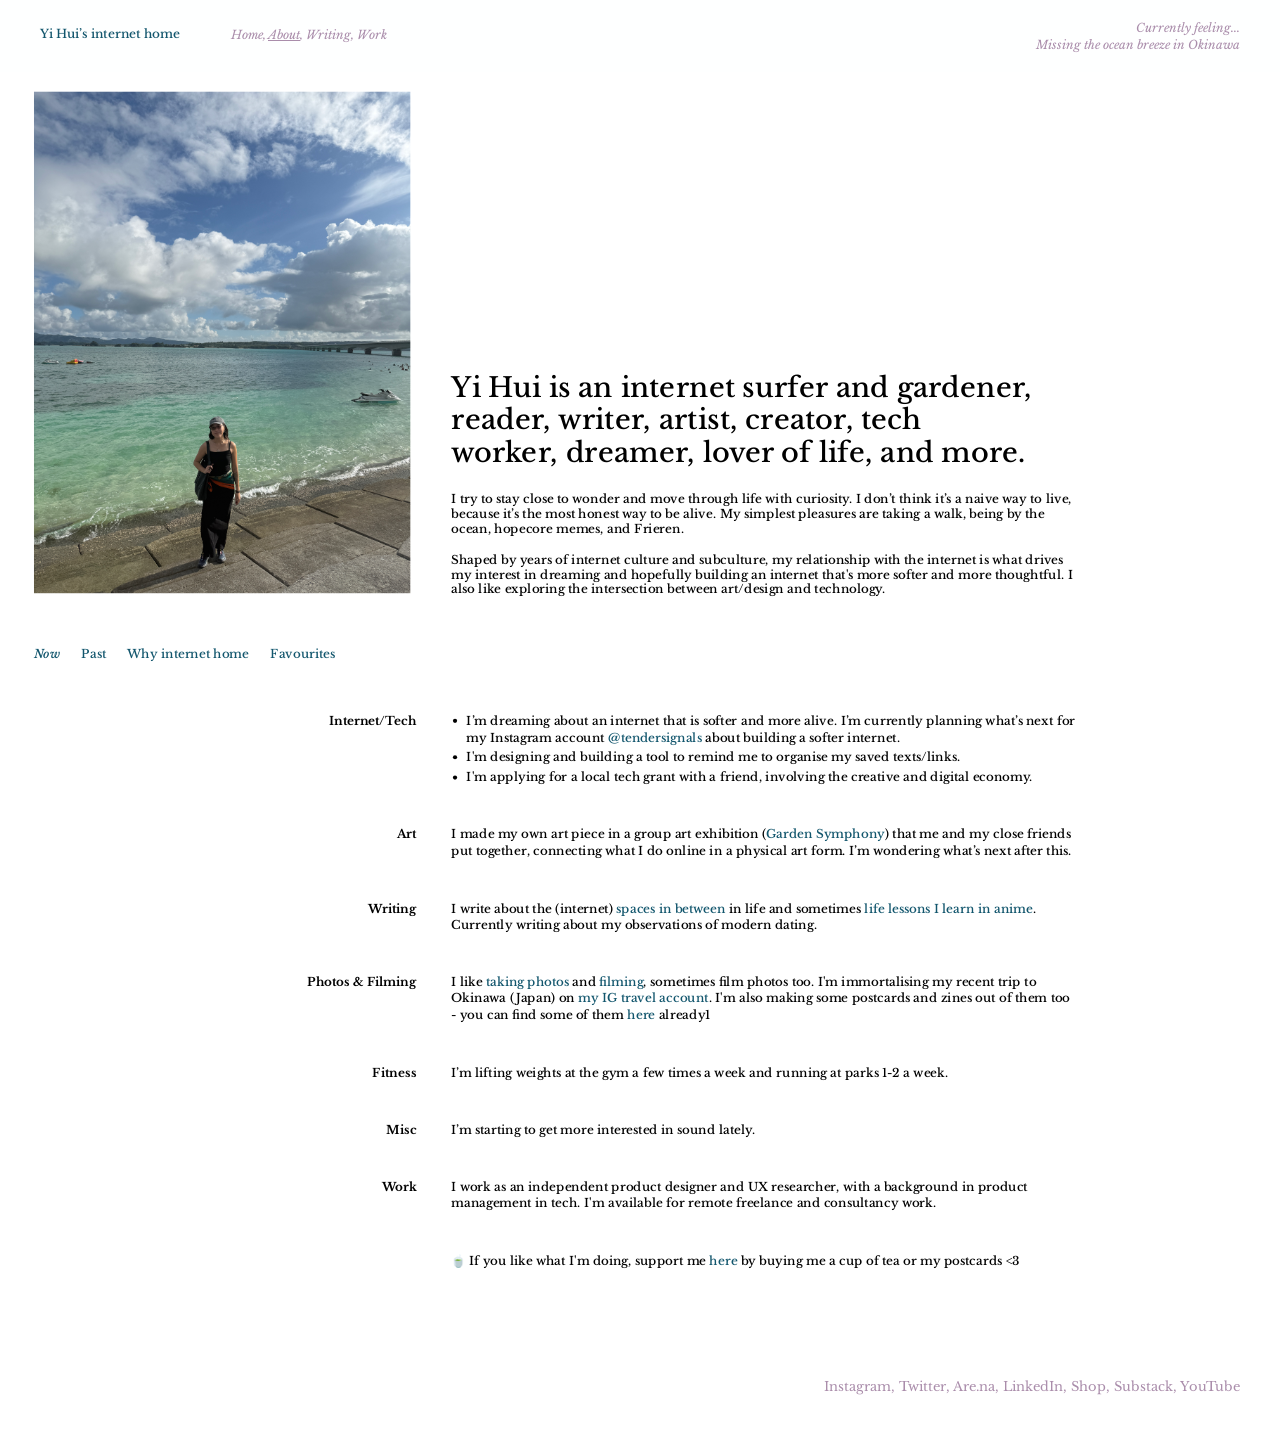
==== about.html @ ebcbbdf4 "Update about.html about" ====
<!DOCTYPE html>
<html lang="en">
<head>
<meta charset="UTF-8">
<meta name="viewport" content="width=device-width, initial-scale=1, viewport-fit=cover">
<title>About — Yi Hui's internet home</title>
<link rel="icon" href="data:,">
<link rel="preconnect" href="https://fonts.googleapis.com">
<link rel="preconnect" href="https://fonts.gstatic.com" crossorigin>
<link href="https://fonts.googleapis.com/css2?family=Libre+Baskerville:ital,wght@0,400;0,700;1,400;1,700&display=swap" rel="stylesheet">
<link rel="stylesheet" href="assets/css/site.css">
<style>
  :root {
    box-sizing: border-box;
    padding-top: env(safe-area-inset-top, 0px);
    padding-bottom: env(safe-area-inset-bottom, 0px);
    --ink: #12566d;
    --lav: #aa8dab;
    --lav-dim: rgba(170,141,171,0.6);
    --paper: #f4f7fa;
  }
  html { scroll-padding-top: env(safe-area-inset-top, 0px); }
  *, *::before, *::after { box-sizing: border-box; }

  body {
    margin: 0;
    background: #fff;
    color: #000;
    font-family: 'Libre Baskerville', Georgia, 'Times New Roman', serif;
    -webkit-font-smoothing: antialiased;
    overflow-x: hidden;
  }
  a { color: var(--ink); text-decoration: none; transition: color 0.3s ease; }
a:hover { color: var(--lav); }


  /* ---------- Scale stage: fixed 1512-wide design, scaled as one
       unit to fit the screen width (never past its true 1:1 size).
       Unlike the home page, this page's content is taller than one
       screen by design, so it scrolls naturally — height is NOT
       fit-capped here. ---------- */
  .stage-wrap {
    position: relative;
    z-index: 2;
    width: 100%;
    overflow: hidden;
  }
  .canvas {
    position: absolute;
    left: 50%;
    top: 0;
    margin-left: -756px; /* half of 1512px design width, for centering */
    width: 1512px;
    height: 1300px; /* fallback; JS sets the real height per active tab */
    transform-origin: top center;
  }



  /* ---------- Social row: sits as a footer at the true end of the
       page (About scrolls, unlike Home, so this stays in normal flow
       instead of floating fixed over content as you scroll). ---------- */
  .social-row {
    max-width: 1512px;
    margin: 0 auto;
    padding: 24px 40px 48px;
    text-align: right;
    font-size: 13px;
    color: var(--lav);
  }
  .social-row a { color: inherit; text-decoration: none; transition: color 0.35s ease; }
  .social-row a:hover { color: var(--lav-dim); }

  /* ---------- Header: portrait photo + intro text ---------- */
  .about-header {
    position: absolute;
    left: 40px; top: 108px;
    width: 1233px; height: 593px;
  }
  .about-photo {
    position: absolute;
    left: 0; top: 0;
    width: 445px; height: 593px;
    overflow: hidden;
  }
  .about-photo img { width: 100%; height: 100%; object-fit: cover; display: block; }
  .about-heading {
    position: absolute;
    left: 493px; top: 331px;
    width: 687px;
    height: 160px;
    overflow: visible;
    font-size: 32px;
    font-weight: 500;
    line-height: 1.2;
    color: #000;
  }
  .about-heading p { margin: 0; }
  .about-body {
    position: absolute;
    left: 493px; top: 473px;
    width: 740px;
    height: 160px;
    overflow: visible;
    font-size: 14px;
    font-weight: 500;
    line-height: 1.28;
    color: #000;
  }
  .about-body p { margin: 0; }

  /* ---------- Sub-nav (tabs) ---------- */
  .sub-nav {
    position: absolute;
    left: 40px; top: 763px;
    display: flex;
    gap: 25px;
    font-size: 14px;
    font-weight: 500;
    color: var(--ink);
  }
  .sub-nav button {
    font: inherit;
    color: inherit;
    background: none;
    border: none;
    padding: 0;
    cursor: pointer;
    font-family: 'Libre Baskerville', Georgia, serif;
  }
  .sub-nav button:hover { color: var(--lav); }
  .sub-nav button.active { font-style: italic; }

  /* ---------- Tab panels: each is a full-canvas-width absolute
       layer, so its children can use exact Figma coordinates
       directly (same system as the header above). ---------- */
  .tab-panel { position: absolute; left: 0; top: 0; width: 1512px; display: none; }
  .tab-panel.active { display: block; }

  /* "Now": category rows. cat-desc's left edge (533px) is the same
     x as the body paragraph in the header above, so they line up —
     that's the alignment your annotation pointed at. */
  .cat-row { position: absolute; left: 0; width: 1512px; }
  .cat-label {
    position: absolute;
    right: 1020px;
    top: 0;
    text-align: right;
    font-size: 14px;
    font-weight: 500;
    color: #000;
    white-space: nowrap;
  }
  .cat-desc {
    position: absolute;
    left: 533px;
    top: 0;
    width: 740px;
    font-size: 14px;
    font-weight: 500;
    line-height: 1.4;
    color: #000;
  }

/* "Past" and "Now": two-column rows in a grid, so the gap between rows
   stays the same no matter how long each description is. */
.past-list,
.now-list {
  position: absolute;
  left: 0; top: 842px;
  width: 1512px;
  display: grid;
  grid-template-columns: 492px 740px; /* label's right edge = 1512-1020 = 492 */
  column-gap: 41px;                   /* desc starts at 492 + 41 = 533 */
  row-gap: 48px;                      /* the consistent gap between categories */
}
.past-list .cat-label,
.past-list .cat-desc,
.now-list .cat-label,
.now-list .cat-desc {
  position: static;
  width: auto;
  line-height: 1.4; /* keeps label and desc baselines aligned */
}

/* Bullet lists inside a description */
.cat-desc ul {
  margin: 8px 0 0;
  padding-left: 18px;
}
.cat-desc ul:first-child { margin-top: 0; } /* bullets only, no description text */
.cat-desc li { margin: 0 0 4px; }
.cat-desc li:last-child { margin-bottom: 0; }


  
  /* "Why internet home" */
  .why-photo {
    position: absolute;
    left: 240px; top: 842px;
    width: 245px; height: 327px;
    overflow: hidden;
  }
  .why-photo img { width: 100%; height: 100%; object-fit: cover; display: block; }
  .why-text {
    position: absolute;
    left: 533px; top: 842px;
    width: 740px;
    font-size: 14px;
    font-weight: 500;
    line-height: 1.55;
    color: #000;
  }
  .why-text p { margin: 0 0 1em; }
  .why-text p:last-child { margin-bottom: 0; }
  .why-text a {
    color: var(--ink);
    text-decoration: none;
    transition: color 0.3s ease;
  }
  .why-text a:hover { color: var(--lav); }

  /* "Favourites": a 3-across grid of category cards. Hovering a card
     dims its image and reveals a list for that category — the
     mechanism your Figma "Anime" card showed. Only Anime has real
     content right now, so the rest stay as plain "coming soon"
     tiles rather than inventing categories that don't exist yet. */
  .fav-intro {
    position: absolute;
    left: 40px; top: 842px;
    width: 1432px;
    font-size: 14px;
    color: #000;
  }
  .fav-intro p { margin: 0 0 16px; }
  .fav-intro p:last-child { margin-bottom: 0; }
  .fav-intro .fav-quote { font-style: italic; }
  .fav-grid {
    position: absolute;
    left: 0; top: 962px;
    width: 1512px;
    display: grid;
    grid-template-columns: repeat(3, 504px);
  }
  .fav-card {
    position: relative;
    width: 504px; height: 447px;
    overflow: hidden;
    background: var(--paper);
    border-right: 1px solid var(--ink);
    border-bottom: 1px solid var(--ink);
    box-sizing: border-box;
  }
  .fav-grid > .fav-card:nth-child(3n+1) { border-left: 1px solid var(--ink); }
  .fav-grid > .fav-card:nth-child(-n+3) { border-top: 1px solid var(--ink); }
  .fav-card.has-content { cursor: pointer; }
  .fav-card-media {
    position: absolute;
    left: 24px; top: 24px; right: 24px; bottom: 64px;
    overflow: hidden;
  }
  .fav-card-media img {
    width: 100%; height: 100%;
    object-fit: contain;
    display: block;
    transition: opacity 0.4s ease;
  }
  .fav-card .fav-label {
    position: absolute;
    left: 0; right: 0; bottom: 24px;
    text-align: center;
    font-size: 14px;
    color: #000;
    pointer-events: none;
    z-index: 2;
  }
  .fav-card .fav-overlay {
    position: absolute;
    inset: 0;
    z-index: 1;
    background: #f5e8f5;
    display: flex;
    flex-direction: column;
    align-items: center;
    justify-content: center;
    padding: 40px 40px 56px;
    text-align: center;
    opacity: 0;
    transition: opacity 0.4s ease;
    pointer-events: none;
    box-sizing: border-box;
  }
  .fav-card.has-content:hover .fav-card-media img { opacity: 0.15; }
  .fav-card.has-content:hover .fav-overlay,
  .fav-card.placeholder.hoverable:hover .fav-overlay { opacity: 1; pointer-events: auto; }
  .fav-overlay h4 { margin: 0 0 14px; font-size: 14px; font-weight: 700; color: var(--ink); }
  .fav-overlay ul { list-style: disc; margin: 0; padding-left: 20px; text-align: left; font-size: 13px; line-height: 1.7; color: #000; max-width: 320px; }
  .fav-overlay .fav-more { margin-top: 14px; font-size: 13px; }
  .fav-overlay .fav-more a { color: var(--ink); text-decoration: none; transition: color 0.3s ease; }
  .fav-overlay .fav-more a:hover { color: var(--lav); }

  .fav-card.placeholder {
    display: flex;
    align-items: center;
    justify-content: center;
    background: var(--paper);
    box-sizing: border-box;
  }
  .fav-card.placeholder span {
    font-size: 13px;
    font-style: italic;
    color: var(--lav);
  }
  .fav-card.placeholder.hoverable {
    cursor: pointer;
    transition: background 0.4s ease;
  }
  .fav-card.placeholder.hoverable:hover {
    background: #f5e8f5;
  }
  .fav-card.placeholder.hoverable:hover > span { opacity: 0; }
  .fav-card.placeholder.hoverable .fav-overlay { background: transparent; }

  .tab-placeholder {
    font-size: 14px;
    font-style: italic;
    color: var(--lav);
  }

  /* ---------- Mobile ---------- */
  body.is-mobile .stage-wrap { overflow: visible; }
  body.is-mobile .canvas {
    position: static !important;
    left: auto !important;
    margin-left: 0 !important;
    width: 100% !important;
    height: auto !important;
    transform: none !important;
    padding: 88px 6% 64px;
  }
  
  body.is-mobile .social-row {
    max-width: none;
    width: 100%;
    text-align: left;
    padding: 0 6%;
    margin-top: 40px;
  }

  body.is-mobile .about-header { position: static; width: 100%; height: auto; }
  body.is-mobile .about-photo { position: static; width: 100%; height: 70vw; max-height: 600px; margin-bottom: 24px; }
  body.is-mobile .about-heading,
  body.is-mobile .about-body {
    position: static;
    width: 100%;
    height: auto; 
    margin-bottom: 20px;
  }
  body.is-mobile .about-heading { font-size: 24px; }

  body.is-mobile .sub-nav { position: static; margin: 32px 0 24px; flex-wrap: wrap; row-gap: 8px; }
  body.is-mobile .tab-panel { position: static; width: 100%; }

  body.is-mobile .cat-row { position: static; width: 100%; margin-bottom: 24px; display: block; }
  body.is-mobile .cat-label { position: static; text-align: left; margin-bottom: 4px; display: block; }
  body.is-mobile .cat-desc { position: static; width: 100%; display: block; }

body.is-mobile .past-list,
body.is-mobile .now-list { position: static; width: 100%; display: block; }
body.is-mobile .past-list .cat-label,
body.is-mobile .now-list .cat-label { display: block; text-align: left; margin-bottom: 4px; }
body.is-mobile .past-list .cat-desc,
body.is-mobile .now-list .cat-desc { display: block; margin-bottom: 24px; }
  
  body.is-mobile .why-photo { position: static; width: 100%; height: 60vw; max-height: 360px; margin-bottom: 20px; }
  body.is-mobile .why-text { position: static; width: 100%; }

  body.is-mobile .fav-intro { position: static; width: 100%; margin-bottom: 24px; }
  body.is-mobile .fav-grid { position: static; width: 100%; display: block; }
  body.is-mobile .fav-card { width: 100%; height: 68vw; max-height: 420px; margin-bottom: 12px; border: 1px solid var(--ink); }
  body.is-mobile .fav-card .fav-overlay {
  padding: 20px;
  overflow-y: auto;
  -webkit-overflow-scrolling: touch;
  justify-content: flex-start;
}
body.is-mobile .fav-card.has-content:hover .fav-label,
body.is-mobile .fav-card.placeholder.hoverable:hover .fav-label {
  opacity: 0;
}

  @media (prefers-reduced-motion: reduce) {
    * { transition-duration: 0.01ms !important; }
  }
</style>
</head>
<body>

  <script src="assets/js/nav.js"></script>

  <div class="stage-wrap" id="stageWrap">
    <div class="canvas" id="canvas">
      

      <div class="about-header">
        <div class="about-photo">
          <!-- PLACEHOLDER: swap in your actual portrait photo (Figma "image 19") -->
          <img src="assets/images/IMG_1587.JPG" alt="Yi Hui, portrait photo">
        </div>
        <div class="about-heading">
          <p>Yi Hui is an internet surfer and gardener, reader, writer, artist, creator, tech worker, dreamer, lover of life, and more.</p>
        </div>
        <div class="about-body">
          <p>I try to stay close to wonder and move through life with curiosity. I don&rsquo;t think it&rsquo;s a naive way to live, because it&rsquo;s the most honest way to be alive. My simplest pleasures are taking a walk, being by the ocean, hopecore memes, and Frieren.</p>
          <p>&nbsp;</p>
          <p>Shaped by years of internet culture and subculture, my relationship with the internet is what drives my interest in dreaming and hopefully building an internet that's more softer and more thoughtful. I also like exploring the intersection between art/design and technology. </p>
        </div>
      </div>

<div class="sub-nav" id="subNav">
  <button type="button" class="active" data-tab="now" data-auto-height>Now</button>
  <button type="button" data-tab="past" data-auto-height>Past</button>
  <button type="button" data-tab="why" data-auto-height>Why internet home</button>
  <button type="button" data-tab="favourites" data-auto-height>Favourites</button>
</div>

      <div class="tab-panel active" id="tab-now">
  <div class="now-list">

    <div class="cat-label"><b>Internet/Tech</b></div>
       <div class="cat-desc">
        <ul>
    <li>I&rsquo;m dreaming about an internet that is softer and more alive. I&rsquo;m currently planning what&rsquo;s next for my Instagram account <a href="https://www.instagram.com/tendersignals">@tendersignals</a> about building a softer internet. </li>
    <li>I'm designing and building a tool to remind me to organise my saved texts/links.</a></li>
    <li>I'm applying for a local tech grant with a friend, involving the creative and digital economy.</li> 
  </ul>
    </div>

    <div class="cat-label"><b>Art</b></div>
    <div class="cat-desc">I made my own art piece in a group art exhibition (<a href="https://www.instagram.com/gentle.cosmos/">Garden Symphony</a>) that me and my close friends put together, connecting what I do online in a physical art form. I&rsquo;m wondering what&rsquo;s next after this.</div>

    <div class="cat-label"><b>Writing</b></div>
    <div class="cat-desc">I write about the (internet) <a href="https://yihuiwrites.substack.com/">spaces in between</a> in life and sometimes <a href="https://yihui.substack.com/">life lessons I learn in anime</a>. Currently writing about my observations of modern dating.</div>

    <div class="cat-label"><b>Photos &amp; Filming</b></div>
    <div class="cat-desc">I like <a href="https://unsplash.com/@yihuichan">taking photos</a> and <a href="https://www.youtube.com/@yihuic">filming</a>, sometimes film photos too. I'm immortalising my recent trip to Okinawa (Japan) on <a href="https://www.instagram.com/burntmustard/">my IG travel account</a>. I'm also making some postcards and zines out of them too - you can find some of them <a href="https://buymeacoffee.com/chanyihui/extras">here</a> already1</div>

    <div class="cat-label"><b>Fitness</b></div>
    <div class="cat-desc">I&rsquo;m lifting weights at the gym a few times a week and running at parks 1-2 a week.</div>

    <div class="cat-label"><b>Misc</b></div>
    <div class="cat-desc">I&rsquo;m starting to get more interested in sound lately.</div>

    <div class="cat-label"><b>Work</b></div>
    <div class="cat-desc">I work as an independent product designer and UX researcher, with a background in product management in tech. I'm available for remote freelance and consultancy work.</div>

    <div class="cat-label"></div> <!-- empty label for the tea line -->
    <div class="cat-desc">🍵 If you like what I'm doing, support me <a href="https://buymeacoffee.com/chanyihui">here</a> by buying me a cup of tea or my postcards <3</div>

  </div>
</div>

<div class="tab-panel" id="tab-past">
  <div class="past-list" id="past-list">
    <div class="cat-label">Oct 2026</div>
    <div class="cat-desc">
       <ul>
    <li>New personal website - you're here now!</li>
    <li>Talk: Spoke about how to surf the internet again at <a href="https://www.instagram.com/p/Dea5qcwD-kk">Sunward Club</a></li>
  </ul>
    </div>

    <div class="cat-label">Aug 2026</div>
    <div class="cat-desc">
        <ul>
    <li>Co-organised <a href="https://www.instagram.com/gentle.cosmos/">Garden Symphony</a> group art exhibition</li>
    <li>Exhibited <a href="https://www.instagram.com/p/DcBNewokYIO">my art piece at Garden Symphony.</a></li>
    <li>Co-hosted <a href="https://htmlday-kl.neocities.org/">HTML energy</a> at a park in Kuala Lumpur.</li> 
  </ul>
    </div>

    <div class="cat-label">2025</div>
    <div class="cat-desc">
        <ul>
    <li>Co-hosted three workshops: With IKAN Glampsite and Mossery.</li>
    <li>Started an Instagram account to talk about the internet <a href="https://www.instagram.com/tendersignals">@tendersignals</a></li>
  </ul>
    </div>

        <div class="cat-label">2022</div>
    <div class="cat-desc">
        <ul>
    <li>Volunteered at Kuala Lumpur Art Book Fair and met lifelong friends.</li>
    <li>Completed my 50 hour Yin Yoga training with Yoga Alliance, technically certified now.</a></li>
  </ul>
    </div>

            <div class="cat-label">2021</div>
    <div class="cat-desc">Drew and participated in Inktober: Ghibli theme. (See <a href="https://x.com/empirepowder/status/1443848188847292423">here</a>)</div>

    <div class="cat-label">2020</div>
    <div class="cat-desc">(Ongoing) Built and launched <a href="https://buttermilkart.netlify.app/">Buttermilk</a>: A directory to discover Malaysian artists. Featured on The Star & Vulcan Post.</div>
    </div>
    
</div>
      
      <div class="tab-panel" id="tab-why">
        <div class="why-photo">
          <img src="assets/images/why-internet.png" alt="Ocean">
        </div>
        <div class="why-text">
          <p>I was never a quiet and reserved child, but school happened. I didn&rsquo;t have a place that I feel like I belonged, so I made the internet my home. I became an <a href="https://yihuichan.com/why-being-an-internet-native-means-a-lot-to-me" target="_blank" rel="noopener">internet native</a>. Some of my early internet rabbit holes were FanFiction, DeviantArt, Blogger, Tumblr, and even built my own fan website. It was my refuge at first, then it became a place to express myself more freely and as authentic as I can be in my adolescence.</p>
          <p>I want to continue the era of &ldquo;surfing the internet&rdquo; when we weren&rsquo;t absorbed with algorithms, metrics, and &ldquo;content&rdquo;.</p>
          <p>I&rsquo;m continuously growing this internet space into somewhere comfy that I can return to anytime, hopefully inspiring others to create their own. And to contribute in building <a href="https://twitter.com/empirepowder/status/1585919870524305408?ref=yihuichan.com" target="_blank" rel="noopener">an internet that I'd like to see more of</a>, like <a href="https://www.are.na/yihui-c/the-internet-i-want-to-see-more-of">this too</a>. Something cosier, softer, more thoughtful, more alive.</p>
        <p>~</p>
          <p>Inspirations: <a href="https://everythingi.love/">Chia Amisola</a>, <a href="https://connie.surf/">Connie</a>, <a href="https://spencer.place/">Spencer Chang</a>, <a href="https://cloudlord.management/">Kristoffer Tjalve</a>, <a href="https://laurelschwulst.com/">Laura Schwulst</a>, <a href="https://maggieappleton.com/">Maggie Appleton</a>.</p>
        </div>
      </div>

      <div class="tab-panel" id="tab-favourites">
        <div class="fav-intro">
          <p class="fav-quote">&ldquo;Do I contradict myself? Very well then I contradict myself. I am large, I contain multitudes.&rdquo; &ndash; Walt Whitman</p>
          <p>I like lists, so here are some lists of my favourites (in no order). Most of them are my influences too, shaping some of my thoughts and values and who I am today.</p>
        </div>
        <div class="fav-grid">
          <div class="fav-card has-content">
            <div class="fav-card-media"><img src="assets/images/heike.jpeg" alt="Anime list"></div>
            <div class="fav-label">Anime</div>
            <div class="fav-overlay">
              <ul>
                <li>Hunter x Hunter</li>
                <li>Heike Monogatari</li>
                <li>Frieren</li>
                <li>Dungeon Meshi</li>
                <li>Mob Psycho 100</li>
                <li>Made in Abyss</li>
                <li>Gurren Lagann</li>
                <li>A place further than the universe</li>
                <li>D.Gray-man</li>
                <li>Katanagatari</li>
              </ul>
              <p class="fav-more"><a href="https://myanimelist.net/animelist/Castaspell">View my full anime list here.</a></p>
              <p class="fav-more"><a href="https://metropolisjapan.com/the-heike-story/">(Photo credit here)</a></p>
            </div>
          </div>
          <div class="fav-card has-content">
            <div class="fav-card-media"><img src="assets/images/desscaras.png" alt="Manga list"></div>
            <div class="fav-label">Manga</div>
            <div class="fav-overlay">
              <ul>
                <li>Ichi the Witch</li>
                <li>Frieren</li>
                <li>Dungeon Meshi</li>
                <li>Skip to Loafer</li>
                <li>Dorohedoro</li>
                <li>Donten ni Warau</li>
                <li>Kingdom</li>
                <li>Vagabond</li>
                <li>Berserk</li>
              </ul>
             <p class="fav-more"><a href="https://myanimelist.net/mangalist/Castaspell">View my full manga list here.</a></p>
              <p class="fav-more">Photo credit: Ichi the Witch, chapter 73</p>
            </div>
          </div>
          <div class="fav-card has-content">
            <div class="fav-card-media"><img src="assets/images/PerfectDays.jpeg" alt="Film list"></div>
            <div class="fav-label">Films</div>
            <div class="fav-overlay">
              <ul>
                <li>Princess Mononoke</li>
                <li>Inception</li>
                <li>Arrival</li>
                <li>Perfect Days</li>
                <li>How to Train Your Dragon trilogy</li>
                <li>Pacific Rim</li>
                <li>Everything Everywhere All At Once</li>
                <li>Mad Max: Fury Road</li>
                <li>Any movie by Kon Satoshi</li>
              </ul>
              <p class="fav-more"><a href="https://letterboxd.com/espionage/">View my full list here.</a></p>
              <p class="fav-more">Photo credit: Perfect Days</p>
            </div>
          </div>
          <div class="fav-card has-content">
            <div class="fav-card-media"><img src="assets/images/Fred.png" alt="Live music"></div>
            <div class="fav-label">Bands/musicians I saw live</div>
            <div class="fav-overlay">
              <ul>
                <li>Fred again</li>
                <li>Sammy Virji</li>
                <li>The xx</li>
                <li>Muse x2</li>
                <li>Linkin Park</li>
                <li>Phoenix</li>
                <li>Crystal Castles</li>
                <li>Hitsujibungaku</li>
                <li>Vince Staples</li>
                <li>M83</li>
                <li>Hans Zimmer</li>
                <li>Panic! At the Disco</li>
              </ul>
              <p class="fav-more">Fred's my favourite dj/musician I've seen live. Would go again and again and again.</p>
            </div>
          </div>
          <div class="fav-card has-content">
            <div class="fav-card-media"><img src="assets/images/tardis.jpg" alt="TV series"></div>
            <div class="fav-label">TV series</div>
            <div class="fav-overlay">
              <ul>
                <li>Doctor Who (9-11)</li>
                <li>The Good Place</li>
                <li>Good Omens</li>
                <li>Parks and Recreation</li>
                <li>Avatar: The Last Airbender</li>
                <li>Blossoms of Power</li>
                <li>Pursuit of Jade</li>
              </ul>
              <p class="fav-more"><a href="https://www.doctorwho.tv/news-and-features/what-is-the-tardis">(Photo credit here)</a></p>
            </div>
          </div>
          <div class="fav-card has-content">
            <div class="fav-card-media"><img src="assets/images/Kissa.jpg" alt="Things I own"></div>
            <div class="fav-label">Things I own</div>
            <div class="fav-overlay">
              <ul>
                <li>Art books</li>
                <li>Cameras</li>
                <li>And more...</li>
              </ul>
              <p class="fav-more"><a href="https://yihuiyihui.github.io/favourite-things/">View here</a></p>
            </div>
          </div>
          <div class="fav-card has-content">
            <div class="fav-card-media"><img src="assets/images/Bookbear.jpg" alt="Bookbear "></div>
            <div class="fav-label">Writers (Online)</div>
            <div class="fav-overlay">
              <ul>
                <li>Craig Mod</li>
                <li>Ava - Bookbear Express</li>
                <li>Henrik Karlsson</li>
                <li>Maja - Velvet Noise</li>
                <li>Visakan Veerasamy</li>
              </ul>
              <p class="fav-more"><a href="https://www.avabear.xyz/about">(Photo credit here)</a></p>
            </div>
          </div>
          <div class="fav-card has-content">
            <div class="fav-card-media"><img src="assets/images/sidedoors.png" alt="Bookbear "></div>
            <div class="fav-label">Essays</div>
            <div class="fav-overlay">
              <ul>
                <li>alive internet theory - Spencer Chang</li>
                <li>Radical fun - Ava</li>
                <li>how to enter side doors - maja</li>
                <li>Flounder Mode - Brie Wolfson</li>
                <li>Face it: you're a crazy person - Adam Mastroianni</li>
                <li>Awareness is a User Interface - Michael Ashcroft</li>
                <li>A rationalist’s guide to manifestation. - Isabel</li>
                <li>Looking Closely is Everything - Craig Mod</li>
                <li>the right thing for you will not feel wrong all the time - Ava</li>
              </ul>
              <p class="fav-more">I HAVE SO MANY. These are a few.</p>
              <p class="fav-more"><a href="https://velvetnoise.substack.com/p/how-to-enter-side-doors">(Photo credit here)</a></p>
            </div>
          </div>
          <div class="fav-card placeholder hoverable">
            <span>More favourites coming soon</span>
            <div class="fav-label">Places</div>
            <div class="fav-overlay">
              <ul>
                <li>Placeholder spot 1</li>
                <li>Placeholder spot 2</li>
                <li>Placeholder spot 3</li>
              </ul>
              <p class="fav-more">Placeholder category &ndash; content coming soon.</p>
            </div>
          </div>

        </div>
      </div>
    </div>
  </div>

    <script src="assets/js/footer.js"></script>

<script>
(function () {
  var stageWrap = document.getElementById('stageWrap');
  var canvas = document.getElementById('canvas');
  var navBgFill = document.getElementById('navBgFill');
  var body = document.body;
  var DESIGN_W = 1512;
  var NAV_H = 72;
  var MOBILE_BREAKPOINT = 720;

  function applyScale() {
    var vw = window.innerWidth;
    if (vw <= MOBILE_BREAKPOINT) {
      body.classList.add('is-mobile');
      stageWrap.style.height = 'auto';
      return;
    }
    body.classList.remove('is-mobile');
    var scale = Math.min(vw / DESIGN_W, 1);
    var h = canvas.offsetHeight;
    canvas.style.transform = 'scale(' + scale + ')';
    stageWrap.style.height = (h * scale) + 'px';
  }

  window.applyScale = applyScale;
  window.addEventListener('resize', applyScale);
  applyScale();
})();

(function () {
  var feelingTrigger = document.getElementById('feelingTrigger');
  var feelingPhoto = document.getElementById('feelingPhoto');
  if (!feelingTrigger || !feelingPhoto) { return; }

  feelingTrigger.addEventListener('mouseenter', function () {
    feelingPhoto.classList.add('is-visible');
  });
  feelingTrigger.addEventListener('mouseleave', function () {
    feelingPhoto.classList.remove('is-visible');
  });
  feelingTrigger.addEventListener('touchstart', function (e) {
    e.preventDefault();
    feelingPhoto.classList.toggle('is-visible');
  }, { passive: false });
})();

(function () {
  var canvas = document.getElementById('canvas');
  var buttons = document.querySelectorAll('.sub-nav button');
  var panels = document.querySelectorAll('.tab-panel');

var PAGE_BOTTOM_PADDING = 100; // space under the lowest content
var DESIGN_W = 1512;

// Finds the lowest edge of the active tab's content (in design pixels)
// and sizes the canvas to fit it, so every tab grows with its content.
function measureActivePanel(panel) {
  var scale = canvas.getBoundingClientRect().width / DESIGN_W || 1;
  var canvasTop = canvas.getBoundingClientRect().top;
  var bottom = 0;
  panel.querySelectorAll('.cat-label, .cat-desc, .why-photo, .why-text, .fav-intro, .fav-grid').forEach(function (el) {
    var b = (el.getBoundingClientRect().bottom - canvasTop) / scale;
    if (b > bottom) { bottom = b; }
  });
  return Math.ceil(bottom);
}

function setCanvasHeightForTab(btn) {
  var panel = document.getElementById('tab-' + btn.dataset.tab);
  var h = measureActivePanel(panel) + PAGE_BOTTOM_PADDING;
  canvas.style.height = h + 'px';
  if (window.applyScale) { window.applyScale(); }
}

// Re-measure once web fonts load, since text wrapping can change the height
function refreshActiveTab() {
  var active = document.querySelector('.sub-nav button.active');
  if (active) { setCanvasHeightForTab(active); }
}
window.addEventListener('load', refreshActiveTab);
if (document.fonts && document.fonts.ready) { document.fonts.ready.then(refreshActiveTab); }

  buttons.forEach(function (btn) {
    btn.addEventListener('click', function () {
      buttons.forEach(function (b) { b.classList.remove('active'); });
      panels.forEach(function (p) { p.classList.remove('active'); });
      btn.classList.add('active');
      document.getElementById('tab-' + btn.dataset.tab).classList.add('active');
      setCanvasHeightForTab(btn);
    });
  });

  // Set the correct height for whichever tab starts active (Now).
  var initialBtn = document.querySelector('.sub-nav button.active');
  if (initialBtn) { setCanvasHeightForTab(initialBtn); }
})();
</script>
</body>
</html>
---- assets/css/site.css ----
:root {
  --ink: #12566d;
  --lav: #aa8dab;
  --lav-dim: rgba(170,141,171,0.6);
  --nav-bg: rgba(242,249,255,0.1);
  --feeling-right: 40px;
}

.nav-bg-fill {
  position: fixed;
  top: 0; left: 0;
  width: 100%;
  height: 72px;
  z-index: 3;
  background: var(--nav-bg);
  -webkit-backdrop-filter: blur(2px);
  backdrop-filter: blur(2px);
}
body.is-mobile .nav-bg-fill { display: none; }

body.is-mobile .nav {
  position: relative;
  z-index: 3;
  width: auto;
  height: auto;
  padding: 24px 6% 10px;
}

body.is-mobile .nav-title {
  position: static;
  font-size: 12px;
  display: block;
  margin-bottom: 6px;
}
body.is-mobile .nav-links {
  position: static;
  font-size: 12px;
  white-space: normal;
  display: block;
}
body.is-mobile .nav-feeling { display: none; }
body.is-mobile .feeling-photo { display: none; }

.nav {
  position: fixed;
  top: 0; left: 0;
  width: 100%;
  height: 72px;
  z-index: 4;
  transition: opacity 0.4s ease;
}
.nav-title {
  position: absolute;
  left: 40px; top: 25px;
  font-weight: 500;
  font-size: 12px;
  line-height: 17px;
  color: var(--ink);
  white-space: nowrap;
}
.nav-links {
  position: absolute;
  left: 231px; top: 27px;
  font-style: italic;
  font-size: 12px;
  line-height: 15px;
  color: var(--lav);
  white-space: nowrap;
}
.nav-links a { color: inherit; text-decoration: none; }
.nav-links a:hover { color: var(--ink); }
.nav-links a.current { text-decoration: underline; text-decoration-skip-ink: none; }
.nav-feeling {
  position: absolute;
  right: var(--feeling-right); top: 19px;
  width: 230px;
  text-align: right;
  font-style: italic;
  font-size: 12px;
  line-height: 17px;
  color: var(--lav);
  cursor: default;
  transition: color .35s ease;
}
.nav-feeling:hover { color: var(--lav-dim); }
.nav-feeling p { margin: 0; }

.feeling-photo {
  position: fixed;
  right: var(--feeling-right); top: 60px;
  width: 322px; height: 429px;
  opacity: 0;
  transform: translateY(6px);
  transition: opacity .5s ease, transform .5s ease;
  pointer-events: none;
  overflow: hidden;
  z-index: 5;
}
.feeling-photo img { width: 100%; height: 100%; object-fit: cover; display: block; }
.feeling-photo.is-visible { opacity: 1; transform: translateY(0); pointer-events: auto; }

.social-row {
  font-size: 12px;
  color: var(--lav);
}
.social-row a { color: inherit; text-decoration: none; transition: color 0.35s ease; }
.social-row a:hover { color: var(--lav-dim); }

body.is-mobile .nav-title { position: static; font-size: 12px; }
body.is-mobile .nav-links { position: static; font-size: 12px; white-space: normal; }
body.is-mobile .nav-feeling { display: none; }
body.is-mobile .feeling-photo { display: none; }

a { color: var(--ink); text-decoration: none; transition: color 0.3s ease; }
a:hover { color: var(--lav); }
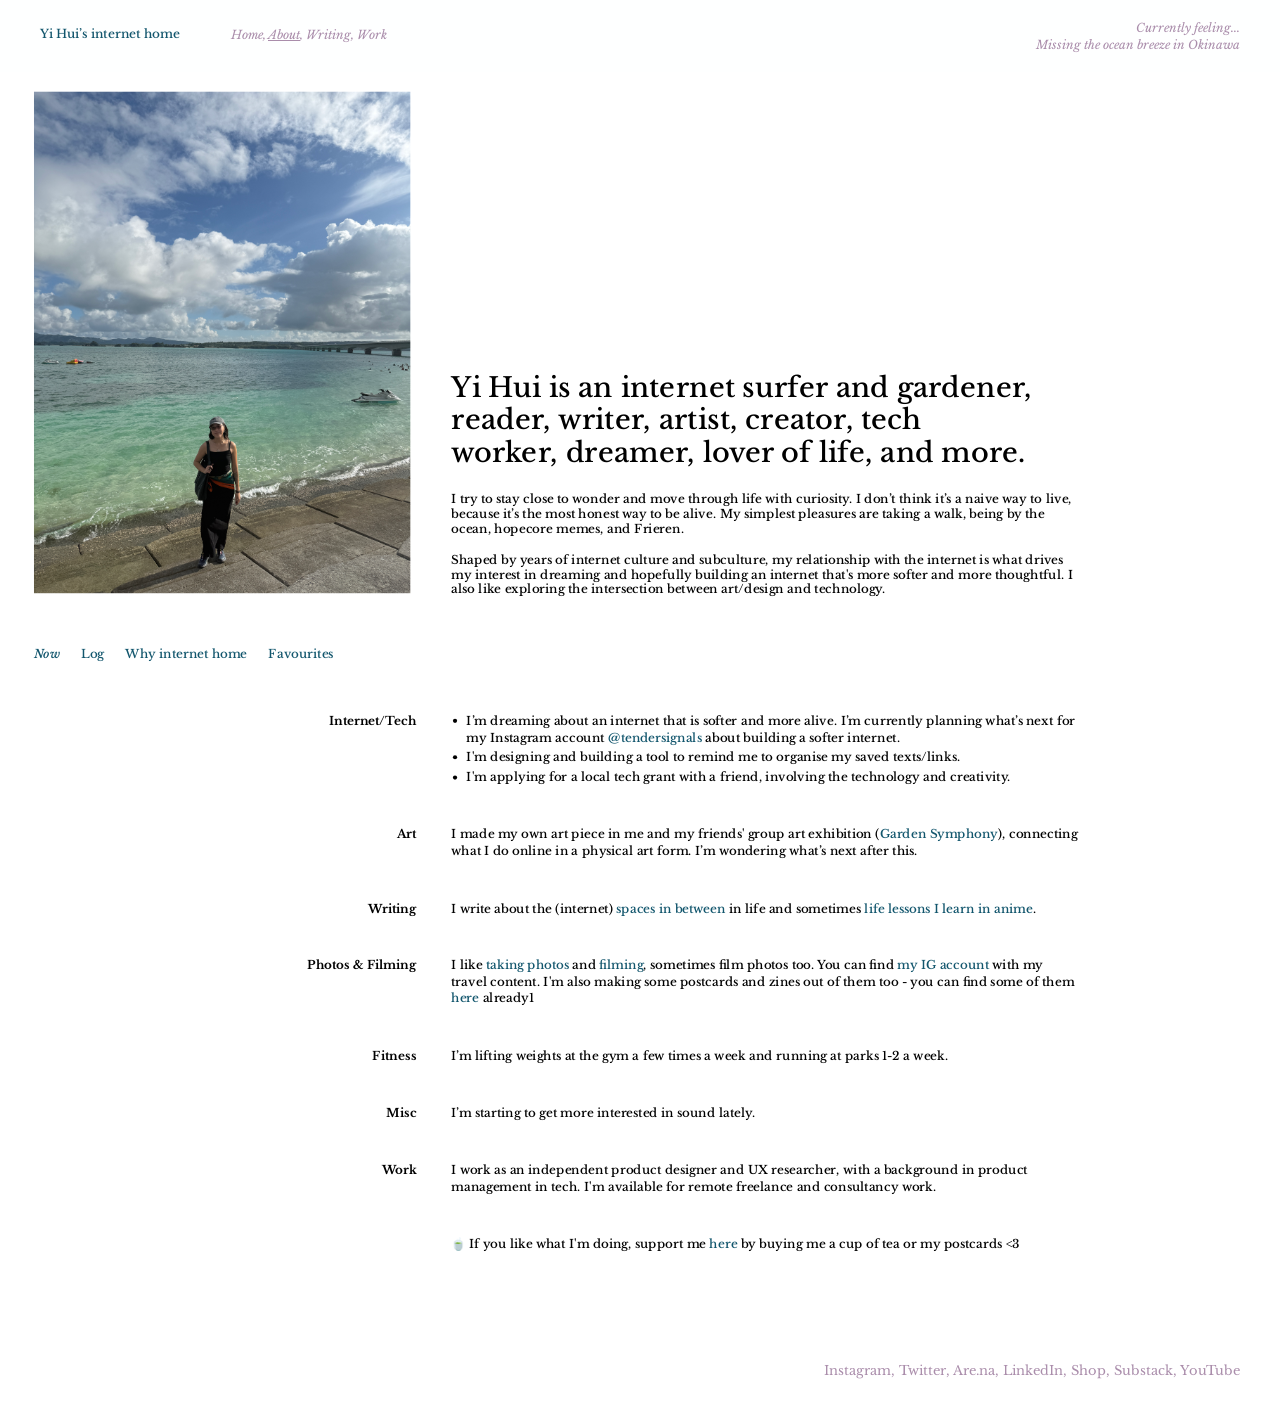
==== commit a8cdcd2d: "Update about.html about content update" ====
--- a/about.html
+++ b/about.html
@@ -419,7 +419,7 @@
 
 <div class="sub-nav" id="subNav">
   <button type="button" class="active" data-tab="now" data-auto-height>Now</button>
-  <button type="button" data-tab="past" data-auto-height>Past</button>
+  <button type="button" data-tab="past" data-auto-height>Log</button>
   <button type="button" data-tab="why" data-auto-height>Why internet home</button>
   <button type="button" data-tab="favourites" data-auto-height>Favourites</button>
 </div>
@@ -432,18 +432,18 @@
         <ul>
     <li>I&rsquo;m dreaming about an internet that is softer and more alive. I&rsquo;m currently planning what&rsquo;s next for my Instagram account <a href="https://www.instagram.com/tendersignals">@tendersignals</a> about building a softer internet. </li>
     <li>I'm designing and building a tool to remind me to organise my saved texts/links.</a></li>
-    <li>I'm applying for a local tech grant with a friend, involving the creative and digital economy.</li> 
+    <li>I'm applying for a local tech grant with a friend, involving the technology and creativity.</li> 
   </ul>
     </div>
 
     <div class="cat-label"><b>Art</b></div>
-    <div class="cat-desc">I made my own art piece in a group art exhibition (<a href="https://www.instagram.com/gentle.cosmos/">Garden Symphony</a>) that me and my close friends put together, connecting what I do online in a physical art form. I&rsquo;m wondering what&rsquo;s next after this.</div>
+    <div class="cat-desc">I made my own art piece in me and my friends' group art exhibition (<a href="https://www.instagram.com/gentle.cosmos/">Garden Symphony</a>), connecting what I do online in a physical art form. I&rsquo;m wondering what&rsquo;s next after this.</div>
 
     <div class="cat-label"><b>Writing</b></div>
-    <div class="cat-desc">I write about the (internet) <a href="https://yihuiwrites.substack.com/">spaces in between</a> in life and sometimes <a href="https://yihui.substack.com/">life lessons I learn in anime</a>. Currently writing about my observations of modern dating.</div>
+    <div class="cat-desc">I write about the (internet) <a href="https://yihuiwrites.substack.com/">spaces in between</a> in life and sometimes <a href="https://yihui.substack.com/">life lessons I learn in anime</a>.</div>
 
     <div class="cat-label"><b>Photos &amp; Filming</b></div>
-    <div class="cat-desc">I like <a href="https://unsplash.com/@yihuichan">taking photos</a> and <a href="https://www.youtube.com/@yihuic">filming</a>, sometimes film photos too. I'm immortalising my recent trip to Okinawa (Japan) on <a href="https://www.instagram.com/burntmustard/">my IG travel account</a>. I'm also making some postcards and zines out of them too - you can find some of them <a href="https://buymeacoffee.com/chanyihui/extras">here</a> already1</div>
+    <div class="cat-desc">I like <a href="https://unsplash.com/@yihuichan">taking photos</a> and <a href="https://www.youtube.com/@yihuic">filming</a>, sometimes film photos too. You can find <a href="https://www.instagram.com/burntmustard/">my IG account</a> with my travel content. I'm also making some postcards and zines out of them too - you can find some of them <a href="https://buymeacoffee.com/chanyihui/extras">here</a> already1</div>
 
     <div class="cat-label"><b>Fitness</b></div>
     <div class="cat-desc">I&rsquo;m lifting weights at the gym a few times a week and running at parks 1-2 a week.</div>
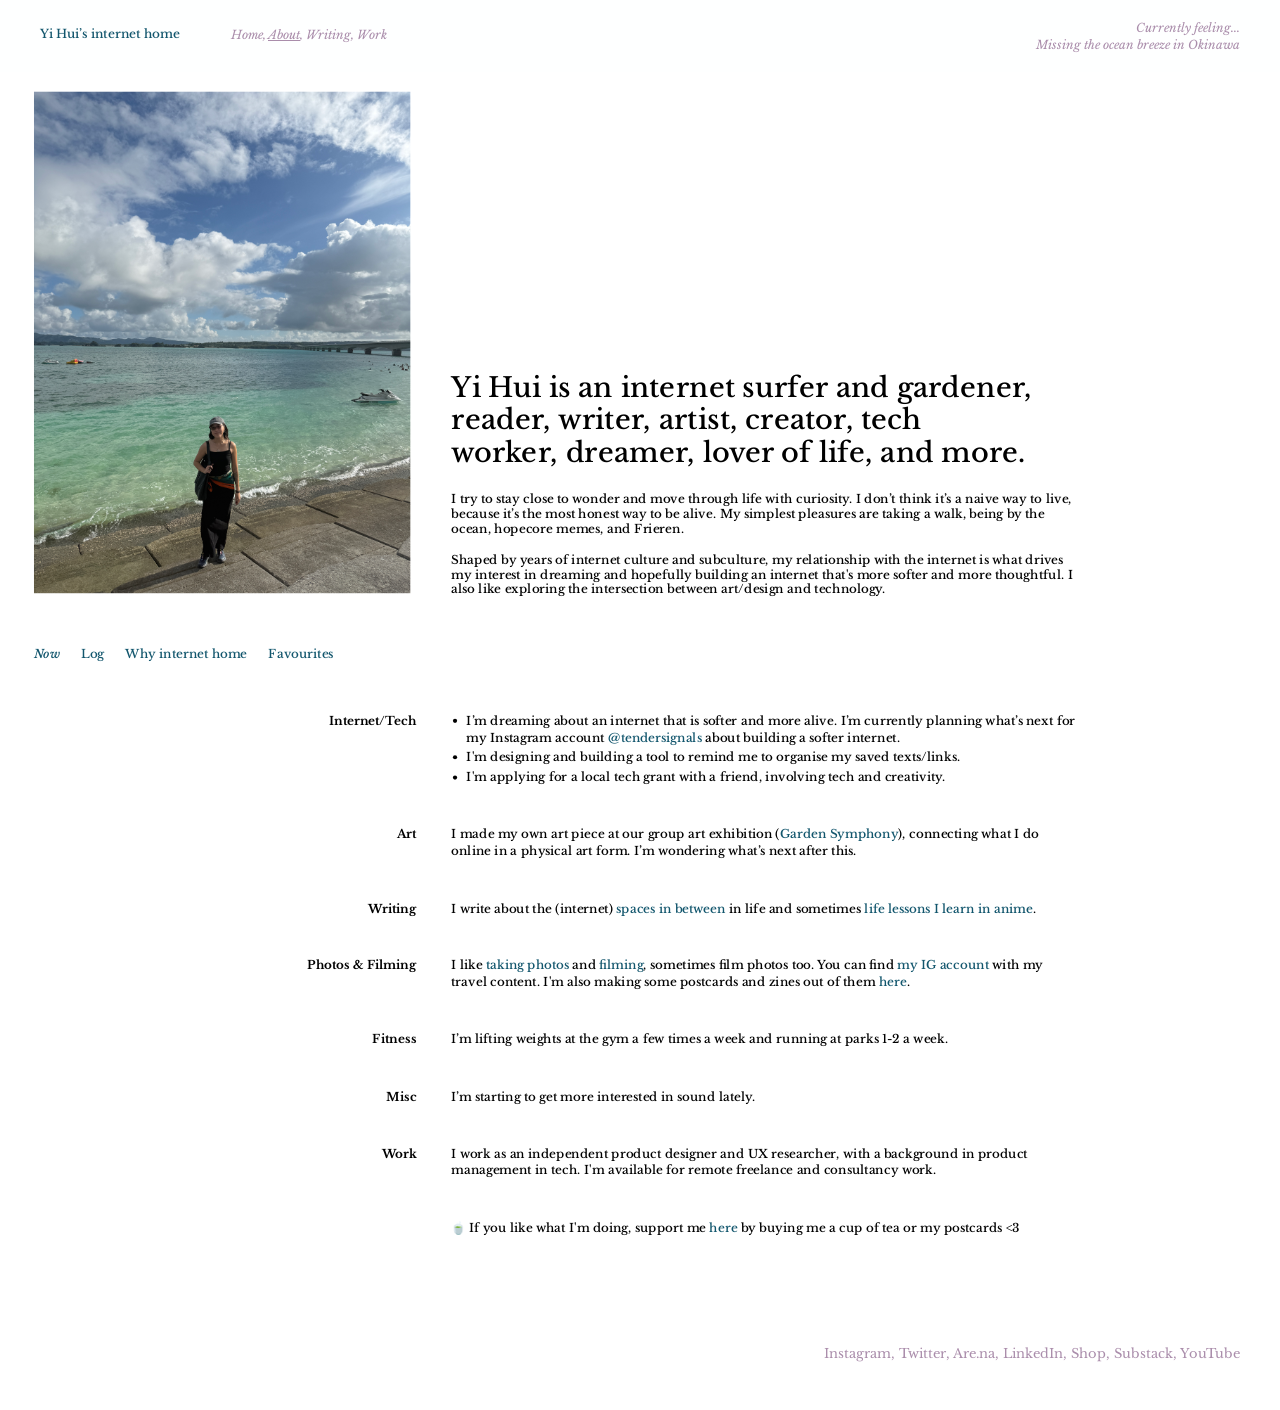
==== commit 19c370df: "Update about.html about" ====
--- a/about.html
+++ b/about.html
@@ -432,18 +432,18 @@
         <ul>
     <li>I&rsquo;m dreaming about an internet that is softer and more alive. I&rsquo;m currently planning what&rsquo;s next for my Instagram account <a href="https://www.instagram.com/tendersignals">@tendersignals</a> about building a softer internet. </li>
     <li>I'm designing and building a tool to remind me to organise my saved texts/links.</a></li>
-    <li>I'm applying for a local tech grant with a friend, involving the technology and creativity.</li> 
+    <li>I'm applying for a local tech grant with a friend, involving tech and creativity.</li> 
   </ul>
     </div>
 
     <div class="cat-label"><b>Art</b></div>
-    <div class="cat-desc">I made my own art piece in me and my friends' group art exhibition (<a href="https://www.instagram.com/gentle.cosmos/">Garden Symphony</a>), connecting what I do online in a physical art form. I&rsquo;m wondering what&rsquo;s next after this.</div>
+    <div class="cat-desc">I made my own art piece at our group art exhibition (<a href="https://www.instagram.com/gentle.cosmos/">Garden Symphony</a>), connecting what I do online in a physical art form. I&rsquo;m wondering what&rsquo;s next after this.</div>
 
     <div class="cat-label"><b>Writing</b></div>
     <div class="cat-desc">I write about the (internet) <a href="https://yihuiwrites.substack.com/">spaces in between</a> in life and sometimes <a href="https://yihui.substack.com/">life lessons I learn in anime</a>.</div>
 
     <div class="cat-label"><b>Photos &amp; Filming</b></div>
-    <div class="cat-desc">I like <a href="https://unsplash.com/@yihuichan">taking photos</a> and <a href="https://www.youtube.com/@yihuic">filming</a>, sometimes film photos too. You can find <a href="https://www.instagram.com/burntmustard/">my IG account</a> with my travel content. I'm also making some postcards and zines out of them too - you can find some of them <a href="https://buymeacoffee.com/chanyihui/extras">here</a> already1</div>
+    <div class="cat-desc">I like <a href="https://unsplash.com/@yihuichan">taking photos</a> and <a href="https://www.youtube.com/@yihuic">filming</a>, sometimes film photos too. You can find <a href="https://www.instagram.com/burntmustard/">my IG account</a> with my travel content. I'm also making some postcards and zines out of them <a href="https://buymeacoffee.com/chanyihui/extras">here</a>.</div>
 
     <div class="cat-label"><b>Fitness</b></div>
     <div class="cat-desc">I&rsquo;m lifting weights at the gym a few times a week and running at parks 1-2 a week.</div>
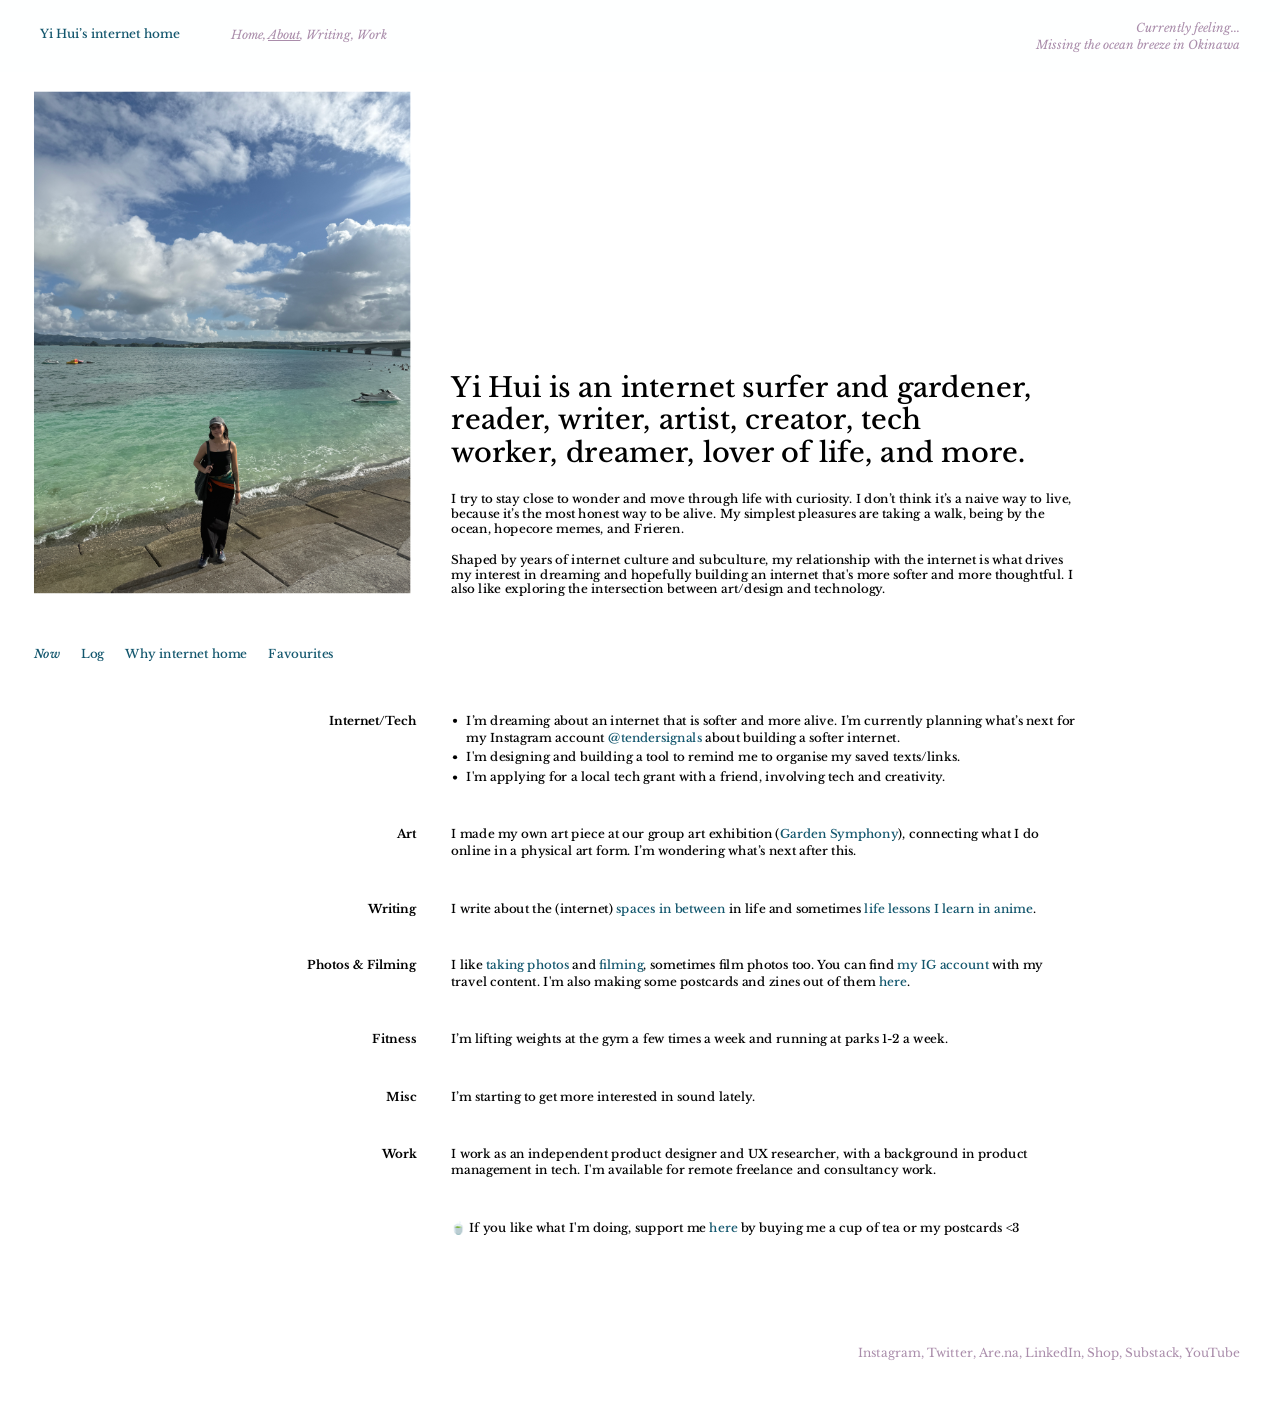
==== commit 864b88a4: "Update about.html social row" ====
--- a/about.html
+++ b/about.html
@@ -60,16 +60,12 @@
   /* ---------- Social row: sits as a footer at the true end of the
        page (About scrolls, unlike Home, so this stays in normal flow
        instead of floating fixed over content as you scroll). ---------- */
-  .social-row {
-    max-width: 1512px;
-    margin: 0 auto;
-    padding: 24px 40px 48px;
-    text-align: right;
-    font-size: 13px;
-    color: var(--lav);
-  }
-  .social-row a { color: inherit; text-decoration: none; transition: color 0.35s ease; }
-  .social-row a:hover { color: var(--lav-dim); }
+.social-row {
+  max-width: 1512px;
+  margin: 0 auto;
+  padding: 24px 40px 48px;
+  text-align: right;
+}
 
   /* ---------- Header: portrait photo + intro text ---------- */
   .about-header {
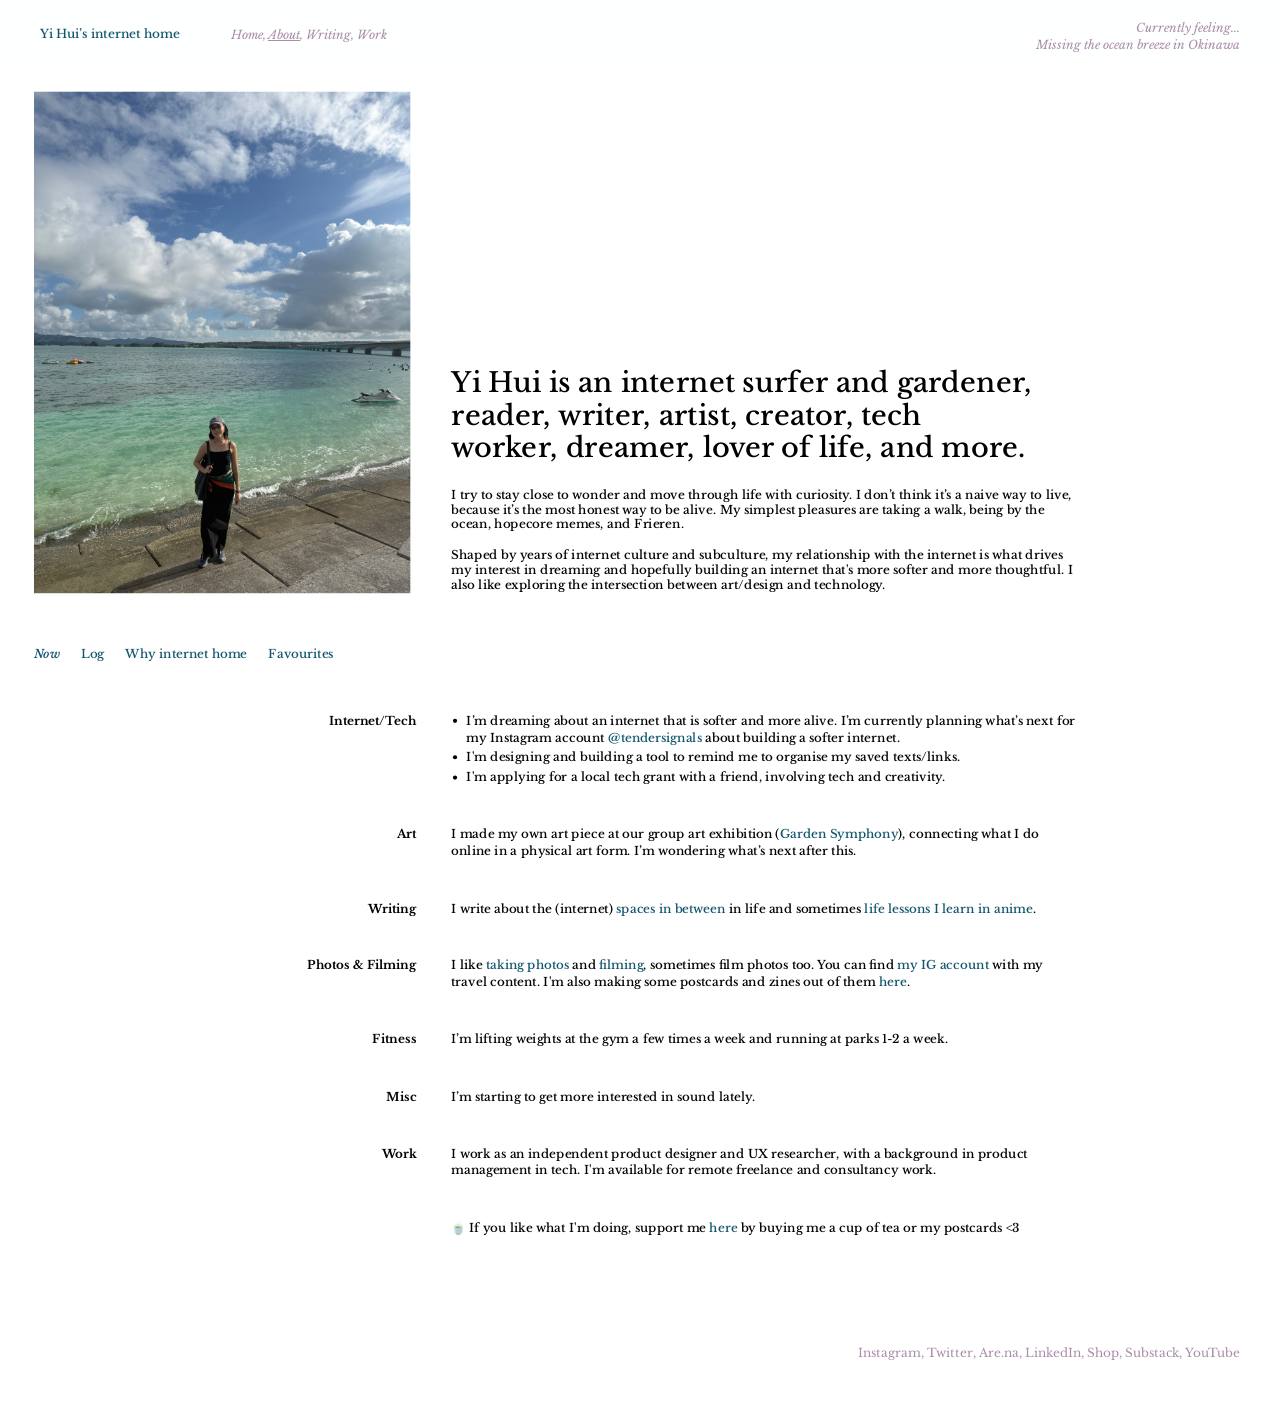
==== commit ae2b6838: "Update about.html positioning of texts at image" ====
--- a/about.html
+++ b/about.html
@@ -80,12 +80,17 @@
     overflow: hidden;
   }
   .about-photo img { width: 100%; height: 100%; object-fit: cover; display: block; }
+    /* Heading + body sit in one block pinned to the BOTTOM of the header,
+     so the last line always lines up with the bottom of the photo. */
+  .about-text {
+    position: absolute;
+    left: 493px;
+    bottom: 0;
+    width: 740px;
+  }
   .about-heading {
-    position: absolute;
-    left: 493px; top: 331px;
     width: 687px;
-    height: 160px;
-    overflow: visible;
+    margin-bottom: 27px;        /* gap between heading and body */
     font-size: 32px;
     font-weight: 500;
     line-height: 1.2;
@@ -93,11 +98,6 @@
   }
   .about-heading p { margin: 0; }
   .about-body {
-    position: absolute;
-    left: 493px; top: 473px;
-    width: 740px;
-    height: 160px;
-    overflow: visible;
     font-size: 14px;
     font-weight: 500;
     line-height: 1.28;
@@ -345,6 +345,7 @@
 
   body.is-mobile .about-header { position: static; width: 100%; height: auto; }
   body.is-mobile .about-photo { position: static; width: 100%; height: 70vw; max-height: 600px; margin-bottom: 24px; }
+  body.is-mobile .about-text { position: static; width: 100%; }
   body.is-mobile .about-heading,
   body.is-mobile .about-body {
     position: static;
@@ -400,16 +401,17 @@
 
       <div class="about-header">
         <div class="about-photo">
-          <!-- PLACEHOLDER: swap in your actual portrait photo (Figma "image 19") -->
           <img src="assets/images/IMG_1587.JPG" alt="Yi Hui, portrait photo">
         </div>
-        <div class="about-heading">
-          <p>Yi Hui is an internet surfer and gardener, reader, writer, artist, creator, tech worker, dreamer, lover of life, and more.</p>
-        </div>
-        <div class="about-body">
-          <p>I try to stay close to wonder and move through life with curiosity. I don&rsquo;t think it&rsquo;s a naive way to live, because it&rsquo;s the most honest way to be alive. My simplest pleasures are taking a walk, being by the ocean, hopecore memes, and Frieren.</p>
-          <p>&nbsp;</p>
-          <p>Shaped by years of internet culture and subculture, my relationship with the internet is what drives my interest in dreaming and hopefully building an internet that's more softer and more thoughtful. I also like exploring the intersection between art/design and technology. </p>
+        <div class="about-text">
+          <div class="about-heading">
+            <p>Yi Hui is an internet surfer and gardener, reader, writer, artist, creator, tech worker, dreamer, lover of life, and more.</p>
+          </div>
+          <div class="about-body">
+            <p>I try to stay close to wonder and move through life with curiosity. I don&rsquo;t think it&rsquo;s a naive way to live, because it&rsquo;s the most honest way to be alive. My simplest pleasures are taking a walk, being by the ocean, hopecore memes, and Frieren.</p>
+            <p>&nbsp;</p>
+            <p>Shaped by years of internet culture and subculture, my relationship with the internet is what drives my interest in dreaming and hopefully building an internet that's more softer and more thoughtful. I also like exploring the intersection between art/design and technology. </p>
+          </div>
         </div>
       </div>
 
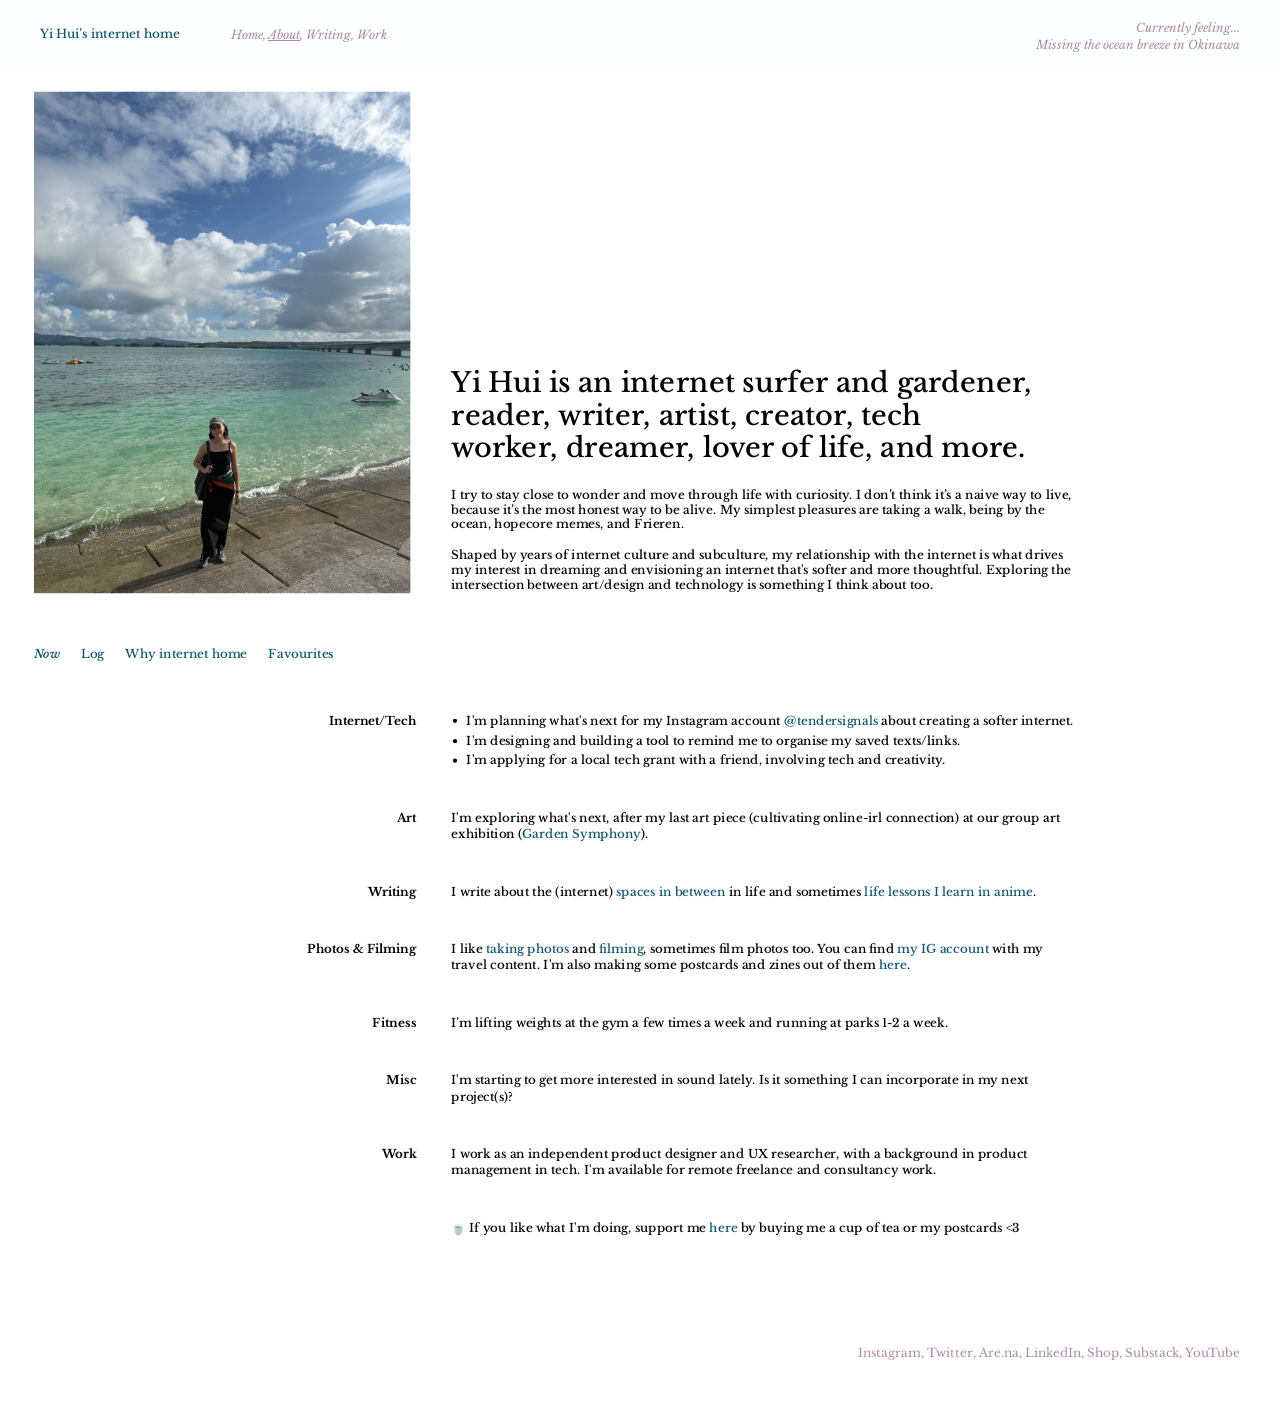
==== commit bbd4603d: "Update about.html about info" ====
--- a/about.html
+++ b/about.html
@@ -410,7 +410,7 @@
           <div class="about-body">
             <p>I try to stay close to wonder and move through life with curiosity. I don&rsquo;t think it&rsquo;s a naive way to live, because it&rsquo;s the most honest way to be alive. My simplest pleasures are taking a walk, being by the ocean, hopecore memes, and Frieren.</p>
             <p>&nbsp;</p>
-            <p>Shaped by years of internet culture and subculture, my relationship with the internet is what drives my interest in dreaming and hopefully building an internet that's more softer and more thoughtful. I also like exploring the intersection between art/design and technology. </p>
+            <p>Shaped by years of internet culture and subculture, my relationship with the internet is what drives my interest in dreaming and envisioning an internet that's softer and more thoughtful. Exploring the intersection between art/design and technology is something I think about too. </p>
           </div>
         </div>
       </div>
@@ -428,14 +428,14 @@
     <div class="cat-label"><b>Internet/Tech</b></div>
        <div class="cat-desc">
         <ul>
-    <li>I&rsquo;m dreaming about an internet that is softer and more alive. I&rsquo;m currently planning what&rsquo;s next for my Instagram account <a href="https://www.instagram.com/tendersignals">@tendersignals</a> about building a softer internet. </li>
+    <li>I'm planning what's next for my Instagram account <a href="https://www.instagram.com/tendersignals">@tendersignals</a> about creating a softer internet. </li>
     <li>I'm designing and building a tool to remind me to organise my saved texts/links.</a></li>
     <li>I'm applying for a local tech grant with a friend, involving tech and creativity.</li> 
   </ul>
     </div>
 
     <div class="cat-label"><b>Art</b></div>
-    <div class="cat-desc">I made my own art piece at our group art exhibition (<a href="https://www.instagram.com/gentle.cosmos/">Garden Symphony</a>), connecting what I do online in a physical art form. I&rsquo;m wondering what&rsquo;s next after this.</div>
+    <div class="cat-desc">I'm exploring what's next, after my last art piece (cultivating online-irl connection) at our group art exhibition (<a href="https://www.instagram.com/gentle.cosmos/">Garden Symphony</a>).</div>
 
     <div class="cat-label"><b>Writing</b></div>
     <div class="cat-desc">I write about the (internet) <a href="https://yihuiwrites.substack.com/">spaces in between</a> in life and sometimes <a href="https://yihui.substack.com/">life lessons I learn in anime</a>.</div>
@@ -447,7 +447,7 @@
     <div class="cat-desc">I&rsquo;m lifting weights at the gym a few times a week and running at parks 1-2 a week.</div>
 
     <div class="cat-label"><b>Misc</b></div>
-    <div class="cat-desc">I&rsquo;m starting to get more interested in sound lately.</div>
+    <div class="cat-desc">I'm starting to get more interested in sound lately. Is it something I can incorporate in my next project(s)?</div>
 
     <div class="cat-label"><b>Work</b></div>
     <div class="cat-desc">I work as an independent product designer and UX researcher, with a background in product management in tech. I'm available for remote freelance and consultancy work.</div>
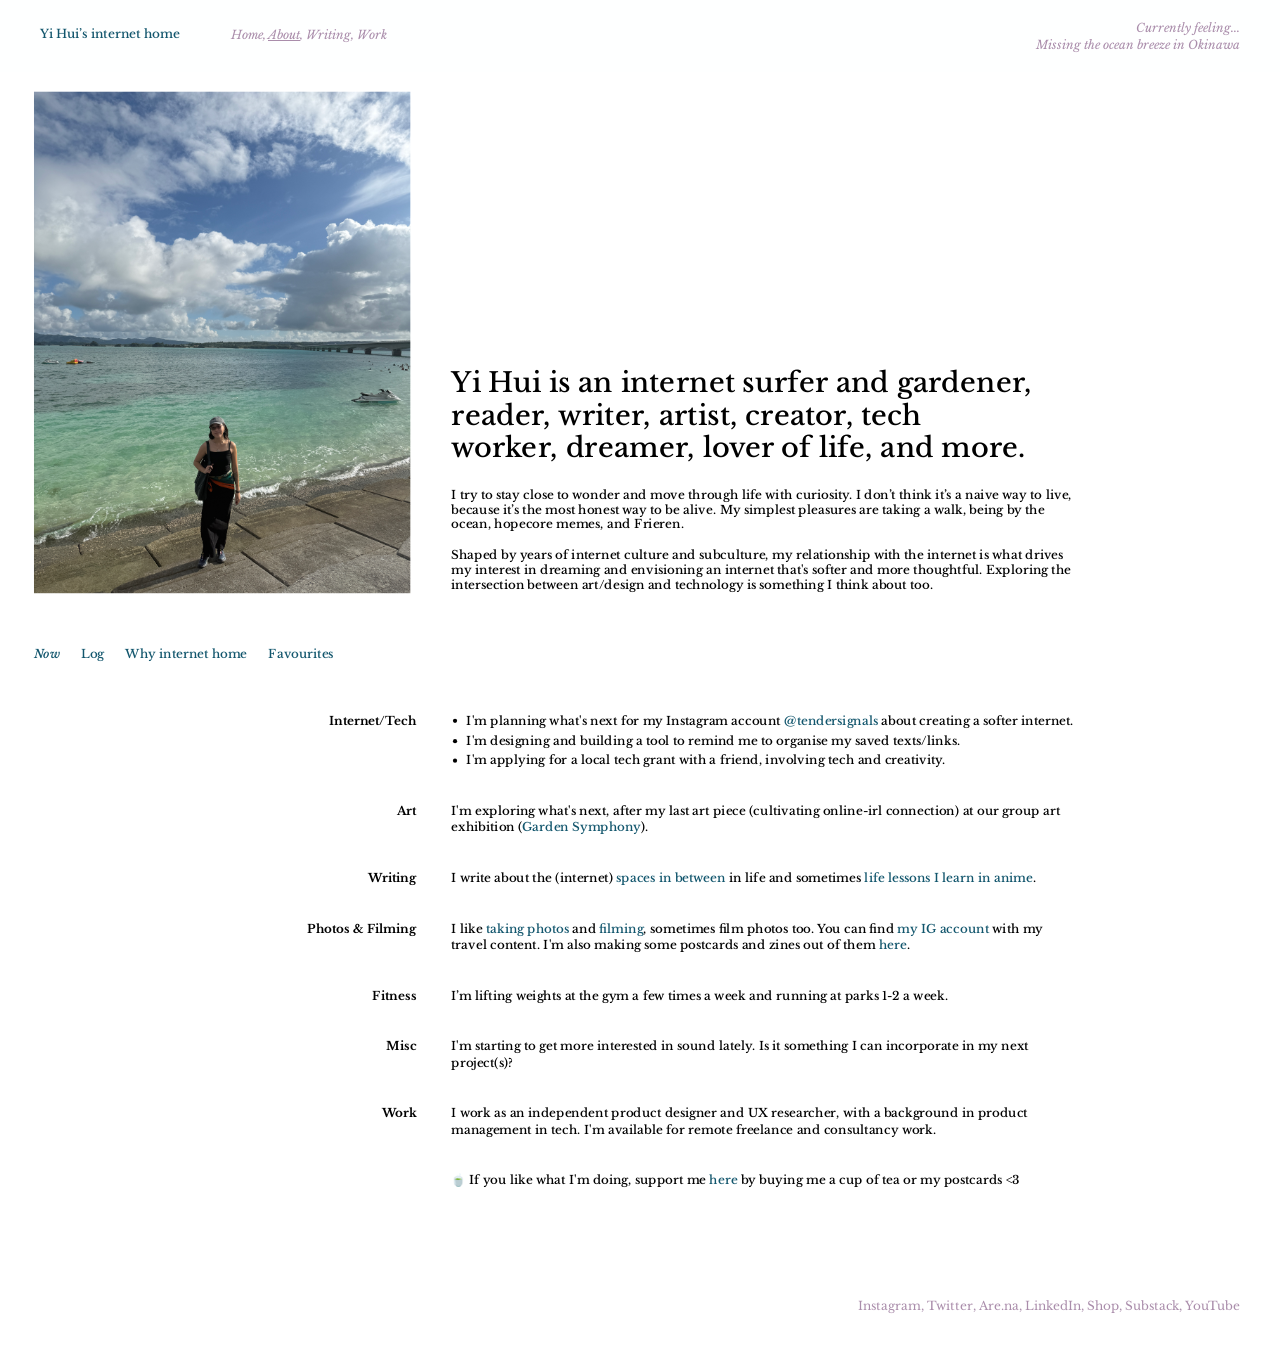
==== commit f70fe07b: "Update about.html row gap" ====
--- a/about.html
+++ b/about.html
@@ -168,7 +168,7 @@
   display: grid;
   grid-template-columns: 492px 740px; /* label's right edge = 1512-1020 = 492 */
   column-gap: 41px;                   /* desc starts at 492 + 41 = 533 */
-  row-gap: 48px;                      /* the consistent gap between categories */
+  row-gap: 40px;                      /* the consistent gap between categories */
 }
 .past-list .cat-label,
 .past-list .cat-desc,
